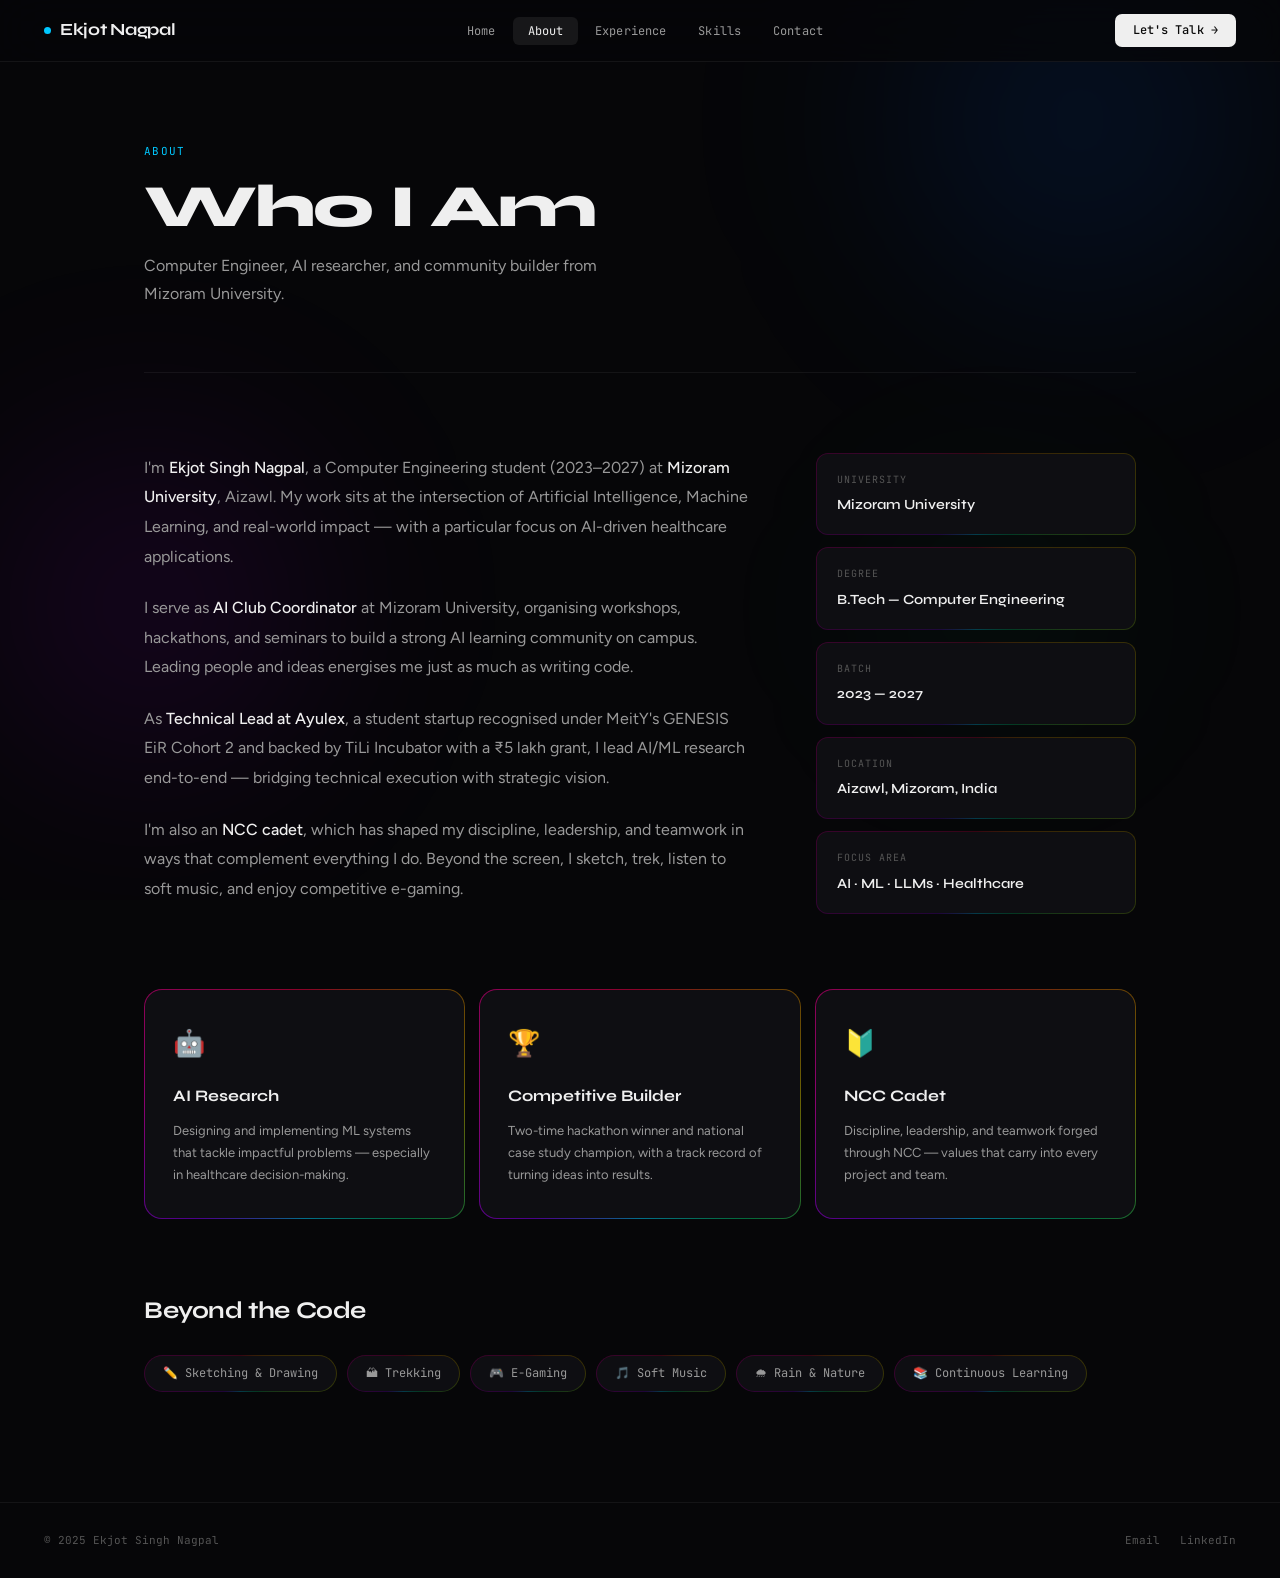
==== about.html @ cddac4d0 "Initial commit" ====
<!DOCTYPE html>
<html lang="en">
<head>
<meta charset="UTF-8">
<meta name="viewport" content="width=device-width, initial-scale=1.0">
<title>About — Ekjot Nagpal</title>
<link rel="stylesheet" href="style.css">
<style>
.about-body { padding: 80px 0 110px; }

/* ── Two column ──────────────────────────────────────── */
.about-grid {
  display: grid;
  grid-template-columns: 1fr 320px;
  gap: 64px;
  align-items: start;
}

/* ── Bio ─────────────────────────────────────────────── */
.bio p {
  font-size: 16px;
  color: var(--text-2);
  line-height: 1.85;
  margin-bottom: 22px;
}
.bio p strong { color: var(--text); font-weight: 500; }

/* ── Sidebar info blocks ─────────────────────────────── */
.sidebar { display: flex; flex-direction: column; gap: 12px; }

.info-card {
  border-radius: var(--r);
  padding: 18px 20px;
  transition: transform .2s;
}
.info-card:hover { transform: translateX(4px); }
.info-lbl {
  font-family: var(--font-m);
  font-size: 10px;
  color: var(--text-3);
  text-transform: uppercase;
  letter-spacing: .1em;
  margin-bottom: 5px;
}
.info-val {
  font-family: var(--font-h);
  font-size: 14px;
  font-weight: 600;
  color: var(--text);
}

/* ── Highlights ──────────────────────────────────────── */
.hl-grid {
  display: grid;
  grid-template-columns: repeat(3, 1fr);
  gap: 14px;
  margin-top: 64px;
}

.hl-card {
  border-radius: var(--r-lg);
  padding: 32px 28px;
  transition: transform .25s, box-shadow .25s;
}
.hl-card:hover {
  transform: translateY(-5px);
  box-shadow: 0 20px 50px rgba(0,0,0,.5);
}
.hl-icon  { font-size: 26px; margin-bottom: 18px; display: block; }
.hl-title {
  font-family: var(--font-h);
  font-size: 16px;
  font-weight: 700;
  color: var(--text);
  margin-bottom: 10px;
}
.hl-desc { font-size: 13px; color: var(--text-2); line-height: 1.7; }

/* ── Interests ───────────────────────────────────────── */
.sec-title {
  font-family: var(--font-h);
  font-size: 24px;
  font-weight: 700;
  color: var(--text);
  letter-spacing: -.4px;
  margin: 72px 0 24px;
}

.chips { display: flex; flex-wrap: wrap; gap: 10px; }
.chip {
  font-family: var(--font-m);
  font-size: 12px;
  color: var(--text-2);
  padding: 8px 18px;
  border-radius: 100px;
  transition: color .18s, transform .18s;
}
.chip:hover { color: var(--text); transform: translateY(-2px); }

@media (max-width: 820px) {
  .about-grid { grid-template-columns: 1fr; gap: 40px; }
  .hl-grid    { grid-template-columns: 1fr; }
}
</style>
</head>
<body>

<div class="bg-orbs">
  <div class="orb orb-1"></div>
  <div class="orb orb-2"></div>
  <div class="orb orb-3"></div>
</div>

<nav class="nav">
  <a class="nav-logo" href="index.html"><span class="dot"></span>Ekjot Nagpal</a>
  <ul class="nav-links">
    <li><a href="index.html">Home</a></li>
    <li><a href="about.html" class="active">About</a></li>
    <li><a href="experience.html">Experience</a></li>
    <li><a href="skills.html">Skills</a></li>
    <li><a href="contact.html">Contact</a></li>
  </ul>
  <a class="nav-btn" href="contact.html">Let's Talk →</a>
</nav>

<main class="page">
  <div class="wrap">

    <div class="pg-head reveal">
      <div class="pg-label">About</div>
      <h1 class="pg-title">Who I Am</h1>
      <p class="pg-sub">Computer Engineer, AI researcher, and community builder from Mizoram University.</p>
    </div>

    <div class="about-body">

      <div class="about-grid">

        <div class="bio reveal reveal-d1">
          <p>I'm <strong>Ekjot Singh Nagpal</strong>, a Computer Engineering student (2023–2027) at <strong>Mizoram University</strong>, Aizawl. My work sits at the intersection of Artificial Intelligence, Machine Learning, and real-world impact — with a particular focus on AI-driven healthcare applications.</p>
          <p>I serve as <strong>AI Club Coordinator</strong> at Mizoram University, organising workshops, hackathons, and seminars to build a strong AI learning community on campus. Leading people and ideas energises me just as much as writing code.</p>
          <p>As <strong>Technical Lead at Ayulex</strong>, a student startup recognised under MeitY's GENESIS EiR Cohort 2 and backed by TiLi Incubator with a ₹5 lakh grant, I lead AI/ML research end-to-end — bridging technical execution with strategic vision.</p>
          <p>I'm also an <strong>NCC cadet</strong>, which has shaped my discipline, leadership, and teamwork in ways that complement everything I do. Beyond the screen, I sketch, trek, listen to soft music, and enjoy competitive e-gaming.</p>
        </div>

        <div class="sidebar reveal reveal-d2">
          <div class="info-card rgb-slow">
            <div class="info-lbl">University</div>
            <div class="info-val">Mizoram University</div>
          </div>
          <div class="info-card rgb-slow">
            <div class="info-lbl">Degree</div>
            <div class="info-val">B.Tech — Computer Engineering</div>
          </div>
          <div class="info-card rgb-slow">
            <div class="info-lbl">Batch</div>
            <div class="info-val">2023 — 2027</div>
          </div>
          <div class="info-card rgb-slow">
            <div class="info-lbl">Location</div>
            <div class="info-val">Aizawl, Mizoram, India</div>
          </div>
          <div class="info-card rgb-slow">
            <div class="info-lbl">Focus Area</div>
            <div class="info-val">AI · ML · LLMs · Healthcare</div>
          </div>

        </div>

      </div>

      <!-- Highlights -->
      <div class="hl-grid">
        <div class="hl-card rgb reveal reveal-d1">
          <span class="hl-icon">🤖</span>
          <div class="hl-title">AI Research</div>
          <div class="hl-desc">Designing and implementing ML systems that tackle impactful problems — especially in healthcare decision-making.</div>
        </div>
        <div class="hl-card rgb reveal reveal-d2">
          <span class="hl-icon">🏆</span>
          <div class="hl-title">Competitive Builder</div>
          <div class="hl-desc">Two-time hackathon winner and national case study champion, with a track record of turning ideas into results.</div>
        </div>
        <div class="hl-card rgb reveal reveal-d3">
          <span class="hl-icon">🔰</span>
          <div class="hl-title">NCC Cadet</div>
          <div class="hl-desc">Discipline, leadership, and teamwork forged through NCC — values that carry into every project and team.</div>
        </div>
      </div>

      <!-- Interests -->
      <div class="reveal">
        <div class="sec-title">Beyond the Code</div>
        <div class="chips">
          <span class="chip rgb-slow">✏️ Sketching &amp; Drawing</span>
          <span class="chip rgb-slow">🏔 Trekking</span>
          <span class="chip rgb-slow">🎮 E-Gaming</span>
          <span class="chip rgb-slow">🎵 Soft Music</span>
          <span class="chip rgb-slow">🌧 Rain &amp; Nature</span>
          <span class="chip rgb-slow">📚 Continuous Learning</span>
        </div>
      </div>

    </div>
  </div>
</main>

<footer>
  <span class="f-copy">© 2025 Ekjot Singh Nagpal</span>
  <div class="f-links">
    <a href="mailto:barbarian2king30@gmail.com">Email</a>
    <a href="https://www.linkedin.com/in/ekjot-nagpal" target="_blank">LinkedIn</a>
  </div>
</footer>

<script>
const io = new IntersectionObserver(entries => {
  entries.forEach(e => { if(e.isIntersecting) { e.target.classList.add('in'); io.unobserve(e.target); } });
}, { threshold: 0.12 });
document.querySelectorAll('.reveal').forEach(el => io.observe(el));
</script>
</body>
</html>
---- style.css ----
@import url('https://fonts.googleapis.com/css2?family=Syne:wght@400;500;600;700;800&family=Figtree:ital,wght@0,300;0,400;0,500;0,600;1,300;1,400&family=JetBrains+Mono:wght@300;400;500&display=swap');

/* ─────────────────────────────────────────────────────────────
   CSS Custom Property for rotating RGB border animation
   ───────────────────────────────────────────────────────────── */
@property --ba {
  syntax: '<angle>';
  initial-value: 0deg;
  inherits: false;
}

/* ─────────────────────────────────────────────────────────────
   Reset
   ───────────────────────────────────────────────────────────── */
*, *::before, *::after { box-sizing: border-box; margin: 0; padding: 0; }
html { scroll-behavior: smooth; }

/* ─────────────────────────────────────────────────────────────
   Tokens
   ───────────────────────────────────────────────────────────── */
:root {
  --bg:         #060608;
  --surface:    #0e0e12;
  --surface2:   #13131a;
  --border:     rgba(255,255,255,0.06);
  --text:       #efefef;
  --text-2:     #999;
  --text-3:     #555;
  --accent:     #00c8ff;
  --accent-dim: rgba(0,200,255,0.08);

  --nav-h:  62px;
  --r:      12px;
  --r-lg:   18px;
  --max-w:  1080px;

  --font-h: 'Syne', sans-serif;
  --font-b: 'Figtree', sans-serif;
  --font-m: 'JetBrains Mono', monospace;
}

/* ─────────────────────────────────────────────────────────────
   Base
   ───────────────────────────────────────────────────────────── */
body {
  background: var(--bg);
  color: var(--text);
  font-family: var(--font-b);
  font-size: 15px;
  line-height: 1.65;
  -webkit-font-smoothing: antialiased;
  overflow-x: hidden;
}
a { color: inherit; text-decoration: none; }

/* ─────────────────────────────────────────────────────────────
   Background blur orbs  (fixed so they stay while scrolling)
   ───────────────────────────────────────────────────────────── */
.bg-orbs {
  position: fixed;
  inset: 0;
  pointer-events: none;
  z-index: 0;
  overflow: hidden;
}
.orb {
  position: absolute;
  border-radius: 50%;
  filter: blur(90px);
}
.orb-1 {
  width: 560px; height: 560px;
  top: -160px; right: -80px;
  background: radial-gradient(circle, rgba(0,100,255,0.14) 0%, transparent 70%);
  animation: orb-drift 10s ease-in-out infinite;
}
.orb-2 {
  width: 500px; height: 500px;
  bottom: 5%; left: -100px;
  background: radial-gradient(circle, rgba(180,0,255,0.12) 0%, transparent 70%);
  animation: orb-drift 13s ease-in-out infinite reverse;
}
.orb-3 {
  width: 320px; height: 320px;
  top: 50%; right: 10%;
  background: radial-gradient(circle, rgba(0,220,120,0.08) 0%, transparent 70%);
  animation: orb-drift 9s ease-in-out infinite 3s;
}
@keyframes orb-drift {
  0%,100% { transform: translate(0,0); }
  33%      { transform: translate(40px,-30px); }
  66%      { transform: translate(-20px,25px); }
}

/* ─────────────────────────────────────────────────────────────
   RGB border — apply class .rgb to any element
   ───────────────────────────────────────────────────────────── */
@keyframes rgb-spin { to { --ba: 360deg; } }

.rgb {
  border: 1px solid transparent !important;
  background:
    linear-gradient(var(--surface), var(--surface)) padding-box,
    conic-gradient(
      from var(--ba),
      #ff004488 0%,
      #ff880066 12%,
      #ffee0066 25%,
      #00ff8866 38%,
      #00ccff88 50%,
      #8800ff88 62%,
      #ff00cc88 75%,
      #ff004488 100%
    ) border-box;
  animation: rgb-spin 5s linear infinite;
}

/* surface-2 variant for dark cards */
.rgb-d {
  border: 1px solid transparent !important;
  background:
    linear-gradient(var(--surface2), var(--surface2)) padding-box,
    conic-gradient(
      from var(--ba),
      #ff004488 0%,
      #ff880066 12%,
      #ffee0066 25%,
      #00ff8866 38%,
      #00ccff88 50%,
      #8800ff88 62%,
      #ff00cc88 75%,
      #ff004488 100%
    ) border-box;
  animation: rgb-spin 5s linear infinite;
}

/* subtle glow variant (slower, dimmer) */
.rgb-slow {
  border: 1px solid transparent !important;
  background:
    linear-gradient(var(--surface), var(--surface)) padding-box,
    conic-gradient(
      from var(--ba),
      #ff004433 0%,
      #ff880033 12%,
      #ffee0033 25%,
      #00ff8833 38%,
      #00ccff44 50%,
      #8800ff33 62%,
      #ff00cc33 75%,
      #ff004433 100%
    ) border-box;
  animation: rgb-spin 8s linear infinite;
}

/* ─────────────────────────────────────────────────────────────
   Nav
   ───────────────────────────────────────────────────────────── */
.nav {
  position: fixed;
  top: 0; left: 0; right: 0;
  z-index: 200;
  height: var(--nav-h);
  border-bottom: 1px solid var(--border);
  background: rgba(6,6,8,0.75);
  backdrop-filter: blur(24px);
  -webkit-backdrop-filter: blur(24px);
  display: flex;
  align-items: center;
  justify-content: space-between;
  padding: 0 44px;
}

.nav-logo {
  font-family: var(--font-h);
  font-size: 17px;
  font-weight: 700;
  color: var(--text);
  display: flex;
  align-items: center;
  gap: 9px;
  letter-spacing: -0.3px;
}
.nav-logo .dot {
  width: 7px; height: 7px;
  background: var(--accent);
  border-radius: 50%;
  animation: pulse 2.4s ease-in-out infinite;
}
@keyframes pulse { 0%,100%{opacity:1}50%{opacity:.3} }

.nav-links {
  display: flex;
  gap: 2px;
  list-style: none;
}
.nav-links a {
  font-family: var(--font-m);
  font-size: 12px;
  color: var(--text-2);
  padding: 6px 15px;
  border-radius: 6px;
  transition: color .2s, background .2s;
  letter-spacing: .01em;
}
.nav-links a:hover  { color: var(--text); background: rgba(255,255,255,.05); }
.nav-links a.active { color: var(--text); background: rgba(255,255,255,.07); }

.nav-btn {
  font-family: var(--font-m);
  font-size: 12px;
  font-weight: 500;
  color: #0a0a0a;
  background: var(--text);
  padding: 7px 18px;
  border-radius: 7px;
  transition: background .2s;
  letter-spacing: .01em;
}
.nav-btn:hover { background: var(--accent); color: #000; }

/* ─────────────────────────────────────────────────────────────
   Page shell
   ───────────────────────────────────────────────────────────── */
.page {
  min-height: 100vh;
  padding-top: var(--nav-h);
  position: relative;
  z-index: 1;
}

.wrap {
  max-width: var(--max-w);
  margin: 0 auto;
  padding: 0 44px;
}

/* ─────────────────────────────────────────────────────────────
   Page header (inner pages)
   ───────────────────────────────────────────────────────────── */
.pg-head {
  padding: 80px 0 64px;
  border-bottom: 1px solid var(--border);
}
.pg-label {
  font-family: var(--font-m);
  font-size: 11px;
  color: var(--accent);
  letter-spacing: .12em;
  text-transform: uppercase;
  margin-bottom: 18px;
}
.pg-title {
  font-family: var(--font-h);
  font-size: clamp(38px, 5.5vw, 60px);
  font-weight: 800;
  letter-spacing: -1.8px;
  line-height: .96;
  color: var(--text);
}
.pg-sub {
  font-size: 16px;
  color: var(--text-2);
  margin-top: 16px;
  max-width: 480px;
  line-height: 1.75;
}

/* ─────────────────────────────────────────────────────────────
   Buttons
   ───────────────────────────────────────────────────────────── */
.btn {
  display: inline-flex;
  align-items: center;
  gap: 8px;
  font-family: var(--font-m);
  font-size: 12px;
  font-weight: 500;
  letter-spacing: .02em;
  border-radius: var(--r);
  padding: 11px 24px;
  transition: all .2s;
  cursor: pointer;
  border: none;
  text-decoration: none;
}
.btn-solid { background: var(--text); color: #000; }
.btn-solid:hover { background: var(--accent); transform: translateY(-1px); }
.btn-ghost {
  background: transparent;
  color: var(--text-2);
  border: 1px solid rgba(255,255,255,.12);
}
.btn-ghost:hover { color: var(--text); border-color: rgba(255,255,255,.22); transform: translateY(-1px); }

/* ─────────────────────────────────────────────────────────────
   Tag / Badge
   ───────────────────────────────────────────────────────────── */
.tag {
  display: inline-block;
  font-family: var(--font-m);
  font-size: 10px;
  letter-spacing: .05em;
  text-transform: uppercase;
  padding: 3px 9px;
  border-radius: 4px;
  background: rgba(255,255,255,.05);
  color: var(--text-2);
  border: 1px solid var(--border);
}
.tag-gold  { background: rgba(255,200,0,.07);  color: #FFD84D; border-color: rgba(255,200,0,.18); }
.tag-cyan  { background: var(--accent-dim);     color: var(--accent); border-color: rgba(0,200,255,.2); }

/* ─────────────────────────────────────────────────────────────
   Scroll reveal
   ───────────────────────────────────────────────────────────── */
.reveal {
  opacity: 0;
  transform: translateY(28px);
  transition: opacity .65s cubic-bezier(.4,0,.2,1), transform .65s cubic-bezier(.4,0,.2,1);
}
.reveal.in { opacity: 1; transform: translateY(0); }
.reveal-d1 { transition-delay: .05s; }
.reveal-d2 { transition-delay: .12s; }
.reveal-d3 { transition-delay: .19s; }
.reveal-d4 { transition-delay: .26s; }

/* immediate fade for hero elements */
@keyframes fadeUp {
  from { opacity:0; transform:translateY(18px); }
  to   { opacity:1; transform:translateY(0); }
}
.f1 { animation: fadeUp .6s .06s ease both; }
.f2 { animation: fadeUp .6s .14s ease both; }
.f3 { animation: fadeUp .6s .22s ease both; }
.f4 { animation: fadeUp .6s .30s ease both; }
.f5 { animation: fadeUp .6s .38s ease both; }

/* ─────────────────────────────────────────────────────────────
   Footer
   ───────────────────────────────────────────────────────────── */
footer {
  position: relative;
  z-index: 1;
  border-top: 1px solid var(--border);
  padding: 28px 44px;
  display: flex;
  justify-content: space-between;
  align-items: center;
}
.f-copy { font-family: var(--font-m); font-size: 11px; color: var(--text-3); }
.f-links { display: flex; gap: 20px; }
.f-links a { font-family: var(--font-m); font-size: 11px; color: var(--text-3); transition: color .18s; }
.f-links a:hover { color: var(--text-2); }

/* ─────────────────────────────────────────────────────────────
   Scroll reveal JS hook
   ───────────────────────────────────────────────────────────── */

/* ─────────────────────────────────────────────────────────────
   Responsive
   ───────────────────────────────────────────────────────────── */
@media (max-width: 820px) {
  .nav { padding: 0 20px; }
  .nav-links { display: none; }
  .wrap { padding: 0 20px; }
  .pg-head { padding: 52px 0 44px; }
  footer { padding: 22px 20px; flex-direction: column; gap: 10px; text-align: center; }
}
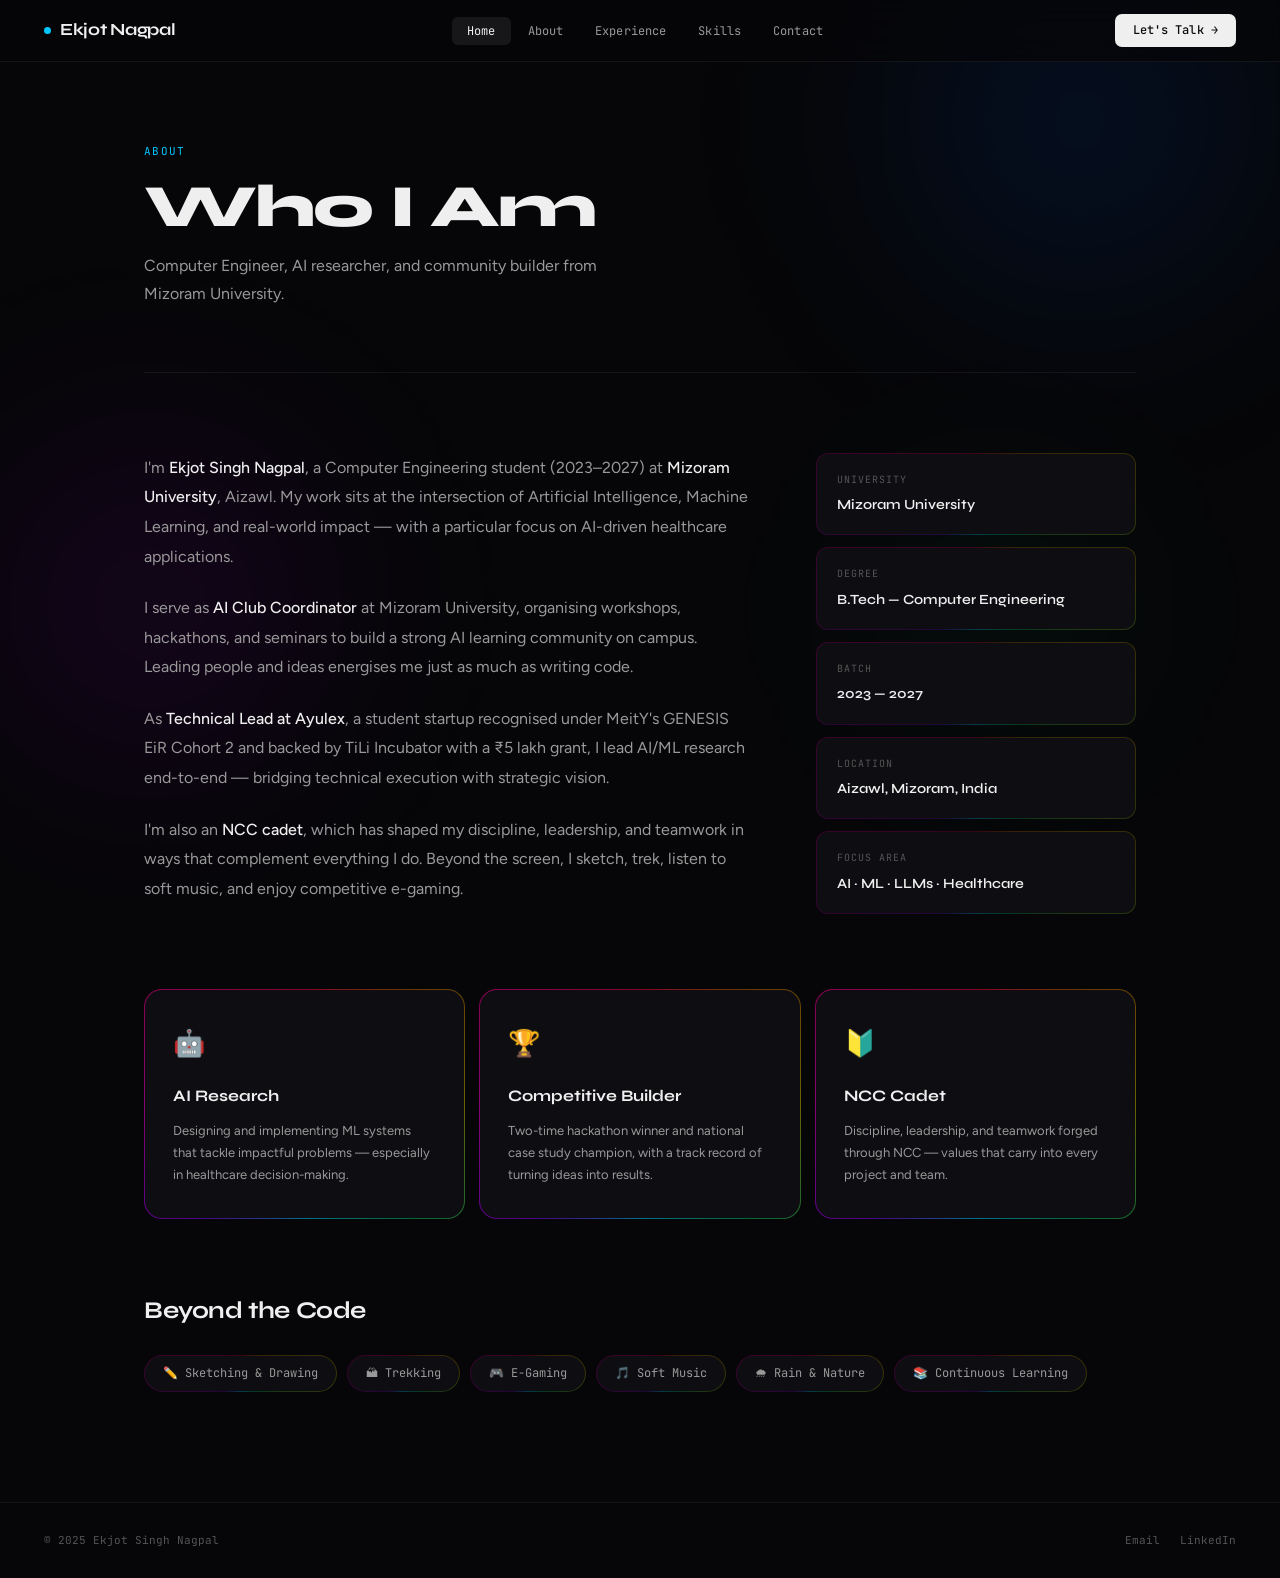
==== commit f00f0ef7: "Update navigation links to use root paths" ====
--- a/about.html
+++ b/about.html
@@ -112,15 +112,17 @@
 </div>
 
 <nav class="nav">
-  <a class="nav-logo" href="index.html"><span class="dot"></span>Ekjot Nagpal</a>
+  <a class="nav-logo" href="/">
+    <span class="dot"></span>Ekjot Nagpal
+  </a>
   <ul class="nav-links">
-    <li><a href="index.html">Home</a></li>
-    <li><a href="about.html" class="active">About</a></li>
-    <li><a href="experience.html">Experience</a></li>
-    <li><a href="skills.html">Skills</a></li>
-    <li><a href="contact.html">Contact</a></li>
+    <li><a href="/" class="active">Home</a></li>
+    <li><a href="/about">About</a></li>
+    <li><a href="/experience">Experience</a></li>
+    <li><a href="/skills">Skills</a></li>
+    <li><a href="/contact">Contact</a></li>
   </ul>
-  <a class="nav-btn" href="contact.html">Let's Talk →</a>
+  <a class="nav-btn" href="/contact">Let's Talk →</a>
 </nav>
 
 <main class="page">
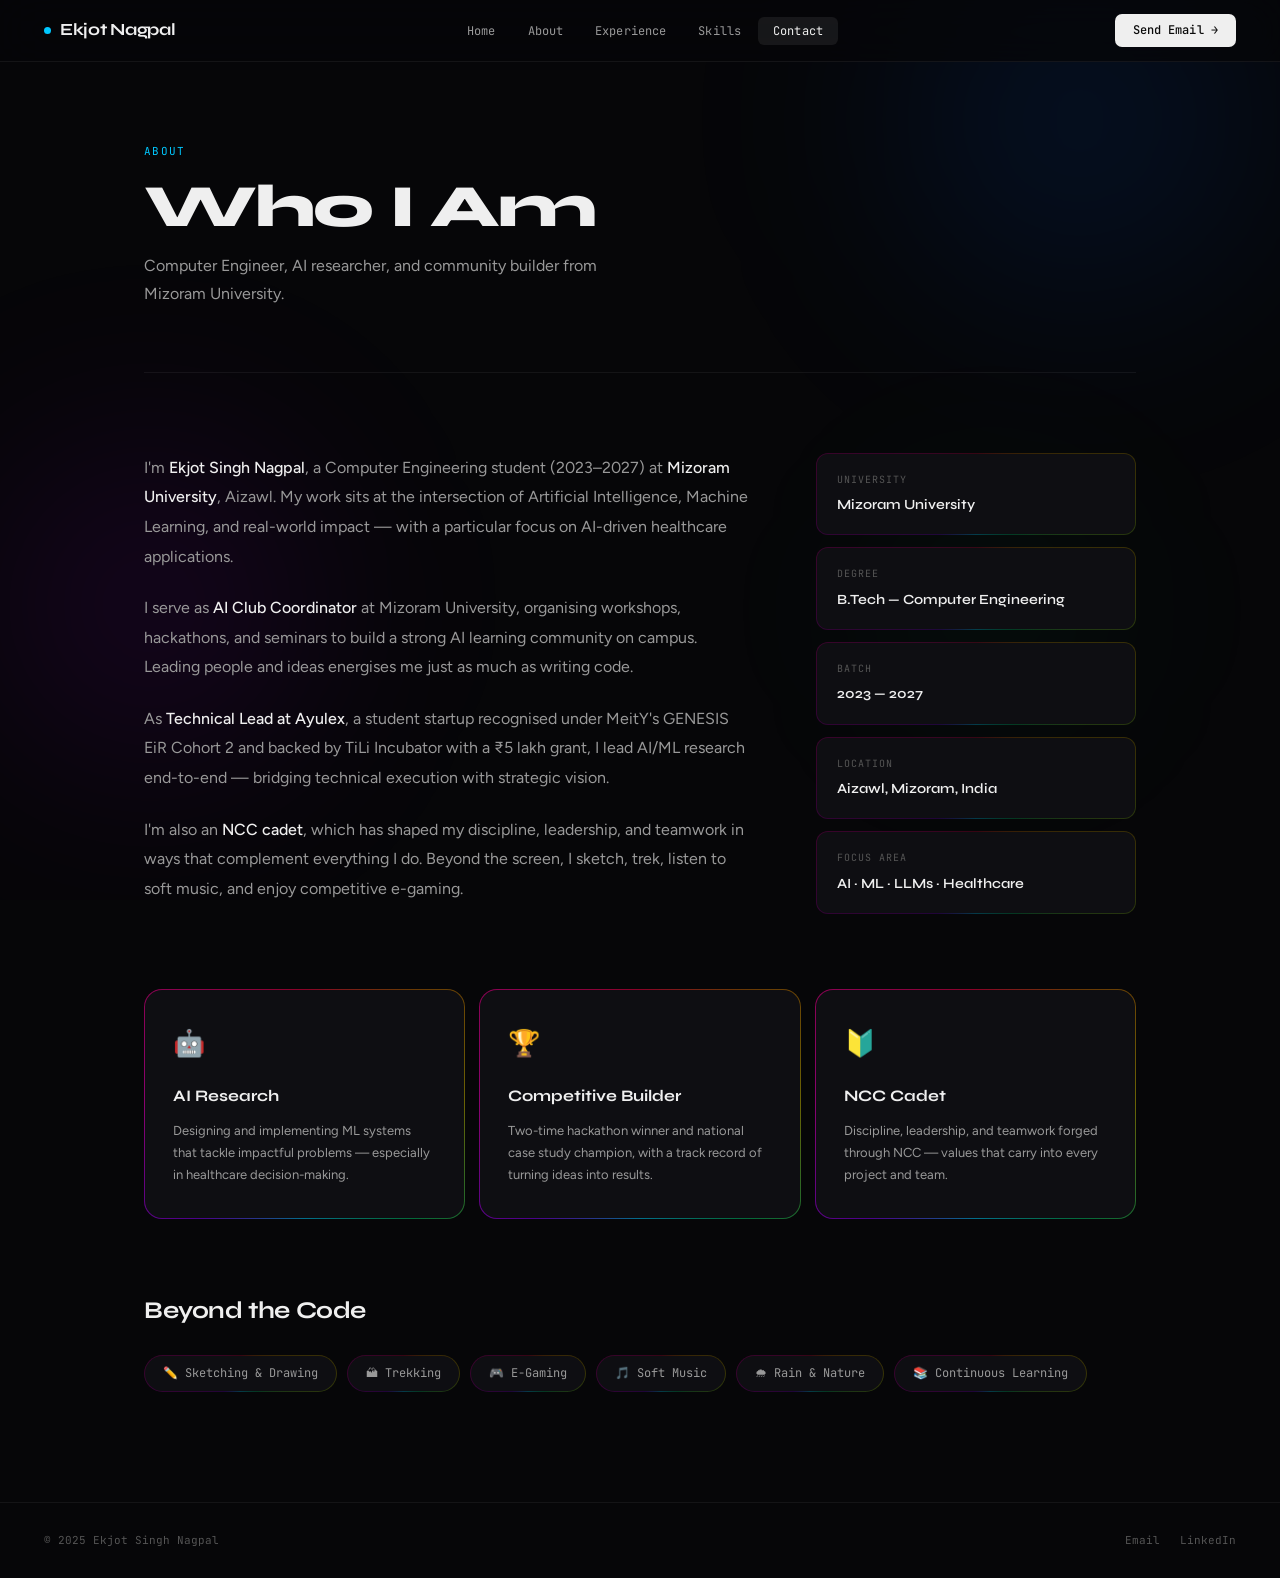
==== commit 8b7a8364: "Update about.html" ====
--- a/about.html
+++ b/about.html
@@ -112,17 +112,15 @@
 </div>
 
 <nav class="nav">
-  <a class="nav-logo" href="/">
-    <span class="dot"></span>Ekjot Nagpal
-  </a>
+  <a class="nav-logo" href="index.html"><span class="dot"></span>Ekjot Nagpal</a>
   <ul class="nav-links">
-    <li><a href="/" class="active">Home</a></li>
-    <li><a href="/about">About</a></li>
-    <li><a href="/experience">Experience</a></li>
-    <li><a href="/skills">Skills</a></li>
-    <li><a href="/contact">Contact</a></li>
+    <li><a href="index.html">Home</a></li>
+    <li><a href="about.html">About</a></li>
+    <li><a href="experience.html">Experience</a></li>
+    <li><a href="skills.html">Skills</a></li>
+    <li><a href="contact.html" class="active">Contact</a></li>
   </ul>
-  <a class="nav-btn" href="/contact">Let's Talk →</a>
+  <a class="nav-btn" href="mailto:barbarian2king30@gmail.com">Send Email →</a>
 </nav>
 
 <main class="page">
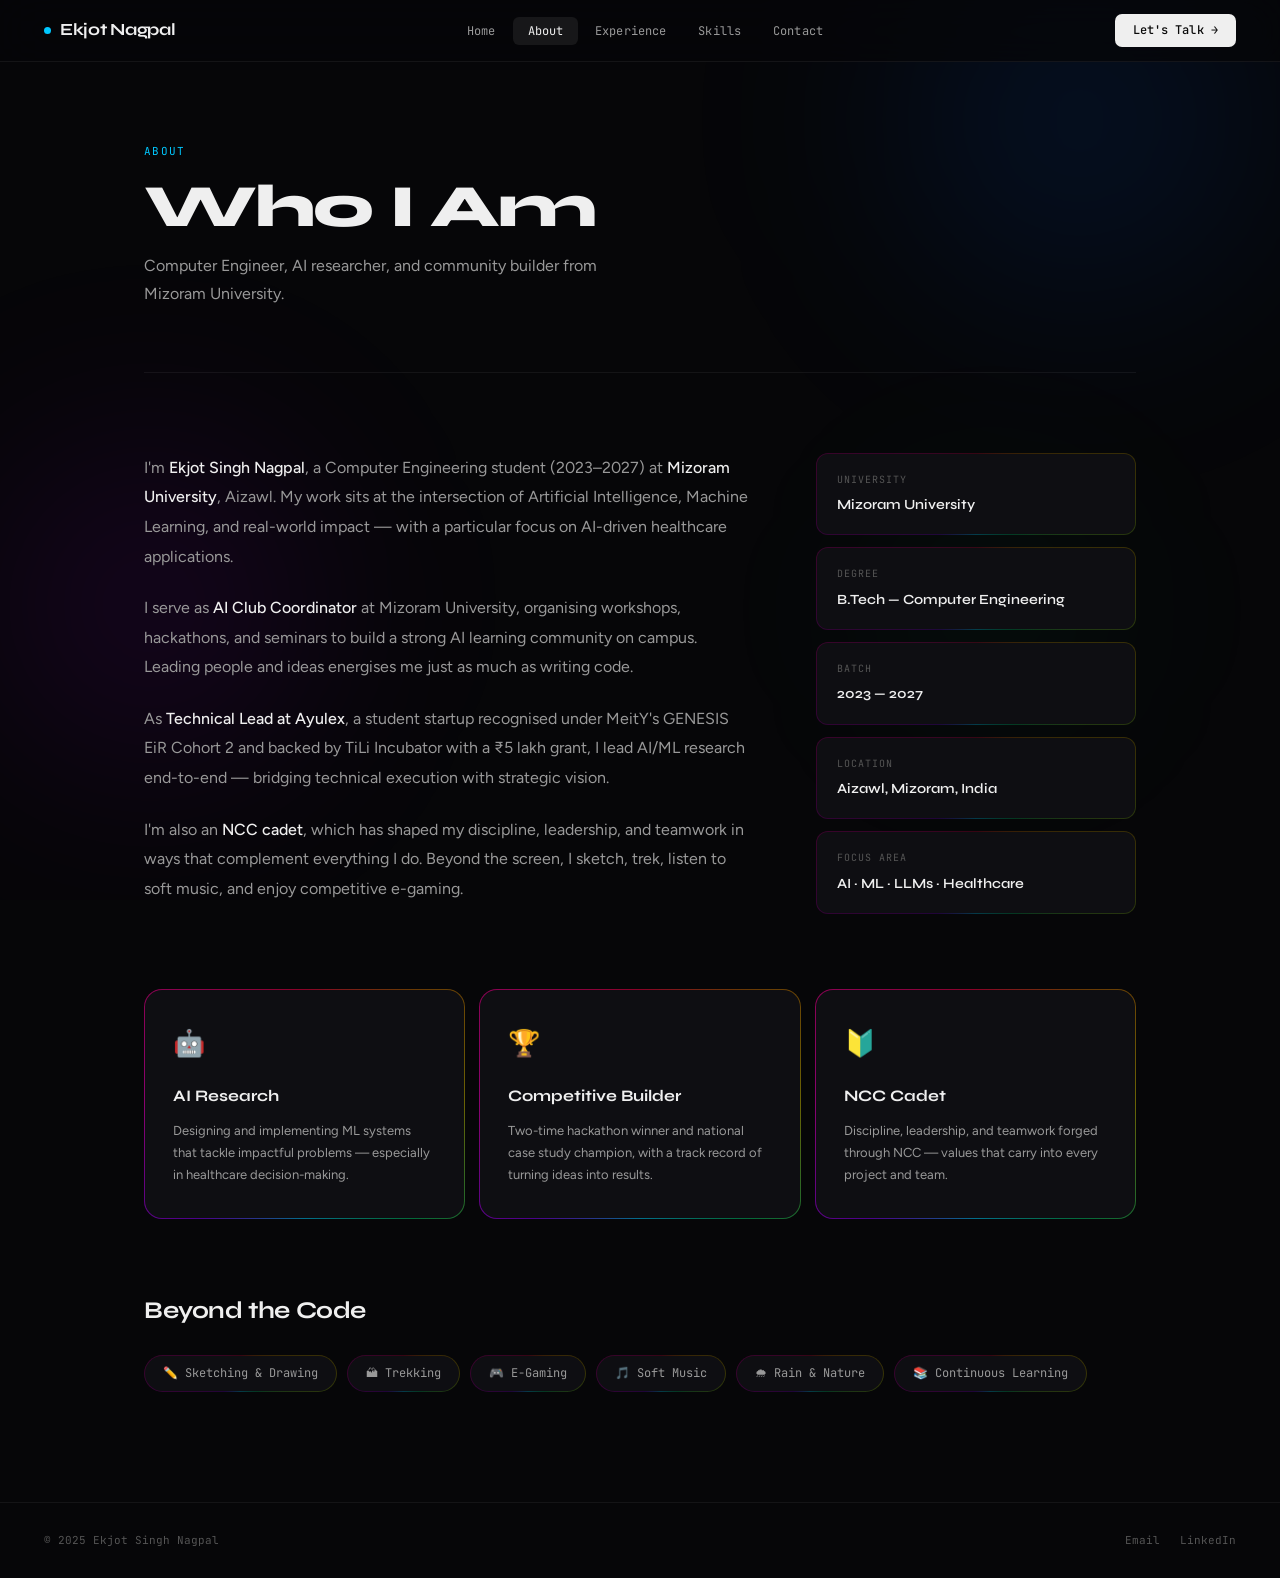
==== commit 94b87d89: "Update about.html" ====
--- a/about.html
+++ b/about.html
@@ -115,12 +115,12 @@
   <a class="nav-logo" href="index.html"><span class="dot"></span>Ekjot Nagpal</a>
   <ul class="nav-links">
     <li><a href="index.html">Home</a></li>
-    <li><a href="about.html">About</a></li>
+    <li><a href="about.html" class="active">About</a></li>
     <li><a href="experience.html">Experience</a></li>
     <li><a href="skills.html">Skills</a></li>
-    <li><a href="contact.html" class="active">Contact</a></li>
+    <li><a href="contact.html">Contact</a></li>
   </ul>
-  <a class="nav-btn" href="mailto:barbarian2king30@gmail.com">Send Email →</a>
+  <a class="nav-btn" href="contact.html">Let's Talk →</a>
 </nav>
 
 <main class="page">
